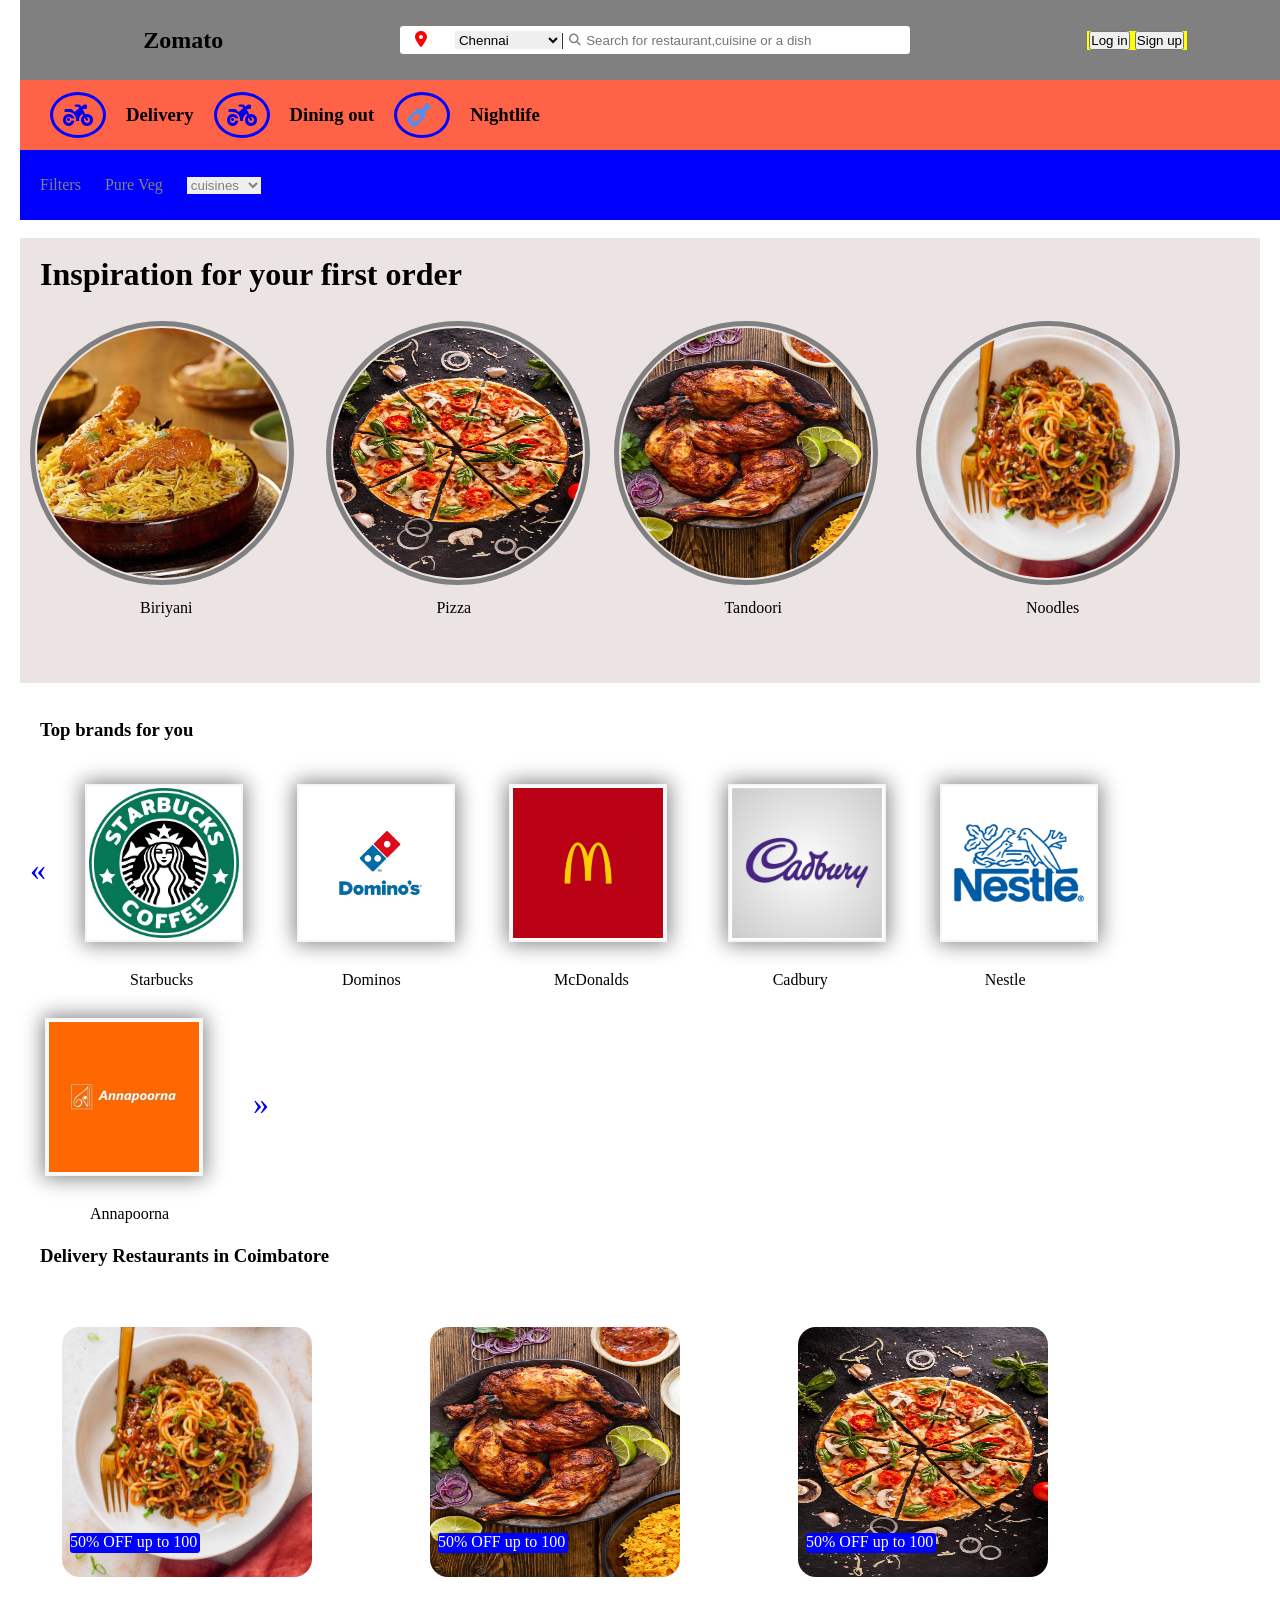
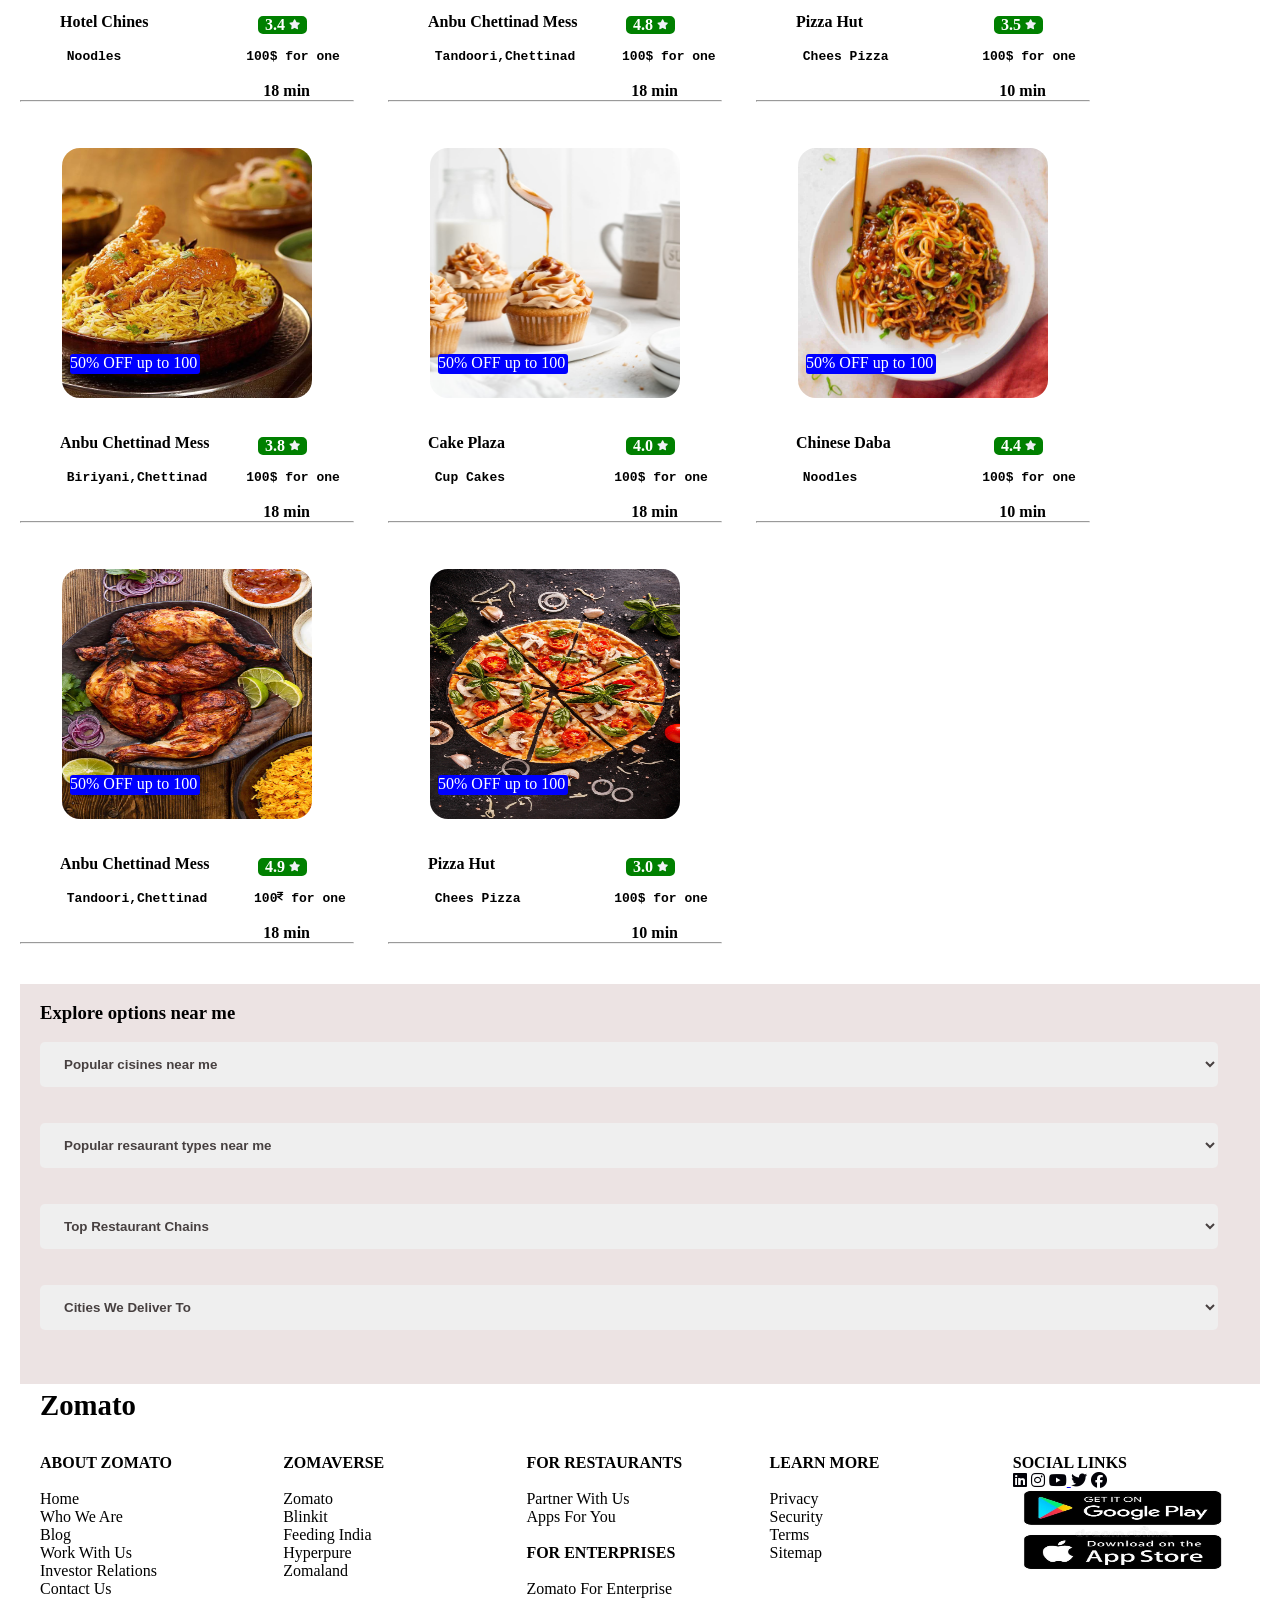
==== Zomato.html @ 8da0fcb2 "first commit old project adding semantics tags in it" ====
<!DOCTYPE html>
<html lang="en">
<head>
    <meta charset="UTF-8">
    <meta name="viewport" content="width=device-width, initial-scale=1.0">
    <title>Zomato replica</title>
    <link rel="stylesheet" href="https://cdnjs.cloudflare.com/ajax/libs/font-awesome/6.4.0/css/all.min.css" integrity="sha512-iecdLmaskl7CVkqkXNQ/ZH/XLlvWZOJyj7Yy7tcenmpD1ypASozpmT/E0iPtmFIB46ZmdtAc9eNBvH0H/ZpiBw==" crossorigin="anonymous" referrerpolicy="no-referrer"/>
    <link rel="stylesheet" href="/zomato.css">
    <link rel="icon" href="/zoto/Manchurian Noodles.jpg">    
</head>

<body>
   <div class="mainclass">
   <header>
    <h2>Zomato</h2>
    <form>
         <label for="Place"></label>
         <i class="fa-solid fa-location-dot" id="location"></i>
         <select name="Place" id="Place" >
            <option value="Place">Chennai</option>
            <option value="Place">Coimbatore</option>
            <option value="Place">Madurai</option>
            <option value="Place">Salam</option>
            <option value="Place">Tirchy</option>
            <option value="Place">Thoothukkudi</option>
            <option value="Place">Tirunelveli</option>
         </select>
         <span>|</span>
         <label for="search"></label>
         <a href="#">
            <i class="fa-solid fa-magnifying-glass fa-xs" style="--fa-primary-color: #ff0000; --fa-secondary-color: #ff0000;"></i>
         </a>
         <input type="search" placeholder="Search for restaurant,cuisine or a dish" id="search">
    </form>
    <aside>
      <a href="/zlogin.html"><input type="button" value="Log in" id="lin"></a>
      <a href="/zsignup.html"><input type="button" value="Sign up" id="su"></a>
    </aside>
      
   </header>   
    <nav>
       <section>
         <a href="#"><i class="fa-solid fa-motorcycle fa-xl ji" style="--fa-primary-color: #f70202; --fa-secondary-color: #f90b0b;"></i></a>
        <h3>Delivery</h3> 
       </section>
       <section>
         <a href="#"><i class="fa-solid fa-motorcycle fa-xl ji" style="--fa-primary-color: #f70202; --fa-secondary-color: #f90b0b;"></i></a>
         <h3>Dining out</h3>
       </section>
       <section>
         <a href="#"><i class="fa-solid fa-wine-bottle fa-xl ji" style="color: #578dea;"></i></a>
      <h3>Nightlife</h3>
       </section>
    </nav>
    <nav class="secnav">
         <ul>
            <li><a href="#">Filters</a></li>
            <li><a href="#">Pure Veg</a></li>
            <li>
               <a href="#">
                  <select name="seat" id="seat">
                     <option value="seat">cuisines</option>
                     <option value="seat">Tables</option>
                  </select>
               </a>
            </li>
         </ul>
      </nav><br>
      <div class="pt"><br>
         <h1>Inspiration for your first order</h1><br>
         <div class="fi 1"><img src="/zoto/f9c48017-3ff6-498a-a31a-385b16ae2ca0.jpg" alt="Biriyani"><p>Biriyani</p></div>
         <div class="fi 2"><img src="/zoto/bc019a1b-fa7f-43f4-a7d5-d18d94a72014.jpg" alt="Pizza"><p>Pizza</p></div>
         <div class="fi 3"><img src="/zoto/Easy Tandoori Chicken Recipe.jpg" alt="Tandoori"><p>Tandoori</p></div>
         <div class="fi 4"><img src="/zoto/Manchurian Noodles.jpg" alt="Noodles"><p>Noodles</p></div>
         
      <a href=""><p>See More</p></a>
      </div>
      <div class="mpt">
         
         <br><br><h3>Top brands for you</h3><br> <a href="#">&laquo</a>
         <div class="mptc c1"><img src="/zomo/Starbucks.png" alt="star" ><p>Starbucks</p></div>
         <div class="mptc c2"><img src="/zomo/Graphic Designer Replaces Wordmarks In Famous Logos With The Fonts They Use.jpg" alt="dominos"><p>Dominos</p></div>
         <div class="mptc c3"><img src="/zomo/McDonald's.jpg" alt="md"><p>McDonalds</p></div>
         <div class="mptc c4"><img src="/zomo/Home _ svgbomb_com.png" alt="Cad"><p>Cadbury</p></div>       
         <div class="mptc c5"><img src="/zomo/Nestle Food vector logo free download.png" alt="nest"><p>Nestle</p></div>      
         <div class="mptc c6"><img src="/zomo/Annapoorna Group.jpg" alt=""><p>Annapoorna</p></div> 
          <a href="#">&raquo</a>
      </div>
    
      <div class="drc">

         <br><h3>Delivery Restaurants in Coimbatore</h3><br>
            <div class="drc1 dr">
            <img src="/zoto/Manchurian Noodles.jpg" alt="">
            <p class="bb">50% OFF up to 100</p>
            <p class="bp">Hotel Chines            <span class="ic">3.4 <i class="fa-solid fa-star fa-2xs" style="color: #eff1f5;"></i></span>
            </p>
            <br>

            <p><pre>      Noodles                100$ for one</pre></p><br>
            
            <p class="bm">18 min</p>

            <hr>
         </div>
               
         <div class="drc2 dr"><img src="/zoto/Easy Tandoori Chicken Recipe.jpg" alt="">
            <p class="bb">50% OFF up to 100</p>
            <p class="bp">Anbu Chettinad Mess<span class="ic">4.8 <i class="fa-solid fa-star fa-2xs" style="color: #eff1f5;"></i></span></p>
            <br>

            <p><pre>      Tandoori,Chettinad      100$ for one</pre></p><br>
          
            <p class="bm">18 min</p>
            <hr></div>
         <div class="drc3 dr"><img src="/zoto/bc019a1b-fa7f-43f4-a7d5-d18d94a72014.jpg" alt="">
            <p class="bb">50% OFF up to 100</p>
            <p class="bp">Pizza Hut <span class="ic">3.5 <i class="fa-solid fa-star fa-2xs" style="color: #eff1f5;"></i></span></p>
            <br>

            <p><pre>      Chees Pizza            100$ for one</pre></p><br>
          
            <p class="bm">10 min</p>
            <hr></div>
         <div class="drc4 dr"><img src="/zoto/f9c48017-3ff6-498a-a31a-385b16ae2ca0.jpg" alt="">
            <p class="bb">50% OFF up to 100</p>
            <p class="bp">Anbu Chettinad Mess<span class="ic">3.8 <i class="fa-solid fa-star fa-2xs" style="color: #eff1f5;"></i></span></p>
            <br>

            <p><pre>      Biriyani,Chettinad     100$ for one</pre></p><br>
          
            <p class="bm">18 min</p>
            <hr></div>
         
         <div class="drc5 dr"><img src="/zoto/Earl Grey Cupcakes with Salted Caramel Buttercream - Food Duchess.jpg" alt="">
            <p class="bb">50% OFF up to 100</p>
            <p class="bp">Cake Plaza<span class="ic">4.0 <i class="fa-solid fa-star fa-2xs" style="color: #eff1f5;"></i></span></p> <br>

            <p><pre>      Cup Cakes              100$ for one</pre></p><br>
          
            <p class="bm">18 min</p>
            <hr></div>
            <div class="drc6 dr"><img src="/zoto/Manchurian Noodles.jpg" alt="">
               <p class="bb">50% OFF up to 100</p>
              
               <p class="bp">Chinese Daba<span class="ic">4.4 <i class="fa-solid fa-star fa-2xs" style="color: #eff1f5;"></i></span></p>
               <br>
   
               <p ><pre>      Noodles                100$ for one</pre></p><br>
             
               <p class="bm">10 min</p>
               <hr>
            </div>
            <div class="drc7 dr"><img src="/zoto/Easy Tandoori Chicken Recipe.jpg" alt="">
               <p class="bb">50% OFF up to 100</p>
               <p class="bp">Anbu Chettinad Mess<span class="ic">4.9 <i class="fa-solid fa-star fa-2xs" style="color: #eff1f5;"></i></span></p>
               <br>
   
               <p><pre>      Tandoori,Chettinad      100<i class="fa-solid fa-indian-rupee-sign fa-2xs" style="color: #000000;"></i> for one</pre></p><br>
             
               <p class="bm">18 min</p>
               <hr></div>
            <div class="drc8 dr"><img src="/zoto/bc019a1b-fa7f-43f4-a7d5-d18d94a72014.jpg" alt="">
               <p class="bb">50% OFF up to 100</p>
               <p class="bp">Pizza Hut<span class="ic">3.0 <i class="fa-solid fa-star fa-2xs" style="color: #eff1f5;"></i></span></p>
               <br>
   
               <p><pre>      Chees Pizza            100$ for one</pre></p><br>
             
               <p class="bm">10 min</p>
               <hr></div>
         </div><br><br>
         <div class="eon"><br>
            <h3>Explore options near me</h3><br>
           
            <select name="explore" id="explore">
               <option value="explore">Popular cisines near me</option>
            </select><br><br><br>
            <select name="explore" id="explore">
               <option value="explore"><i class="fa-solid fa-globe"></i>Popular resaurant types near me</option>
            </select><br><br><br>
            <select name="explore" id="explore">
               <option value="explore">Top Restaurant Chains</option>
            </select><br><br><br>
            <select name="explore" id="explore">
               <option value="explore">Cities We Deliver To</option></select>
         </div>
         
         <div class="footer">
            <div class="fhead">
         <h2>Zomato</h2>
        
      
            <select name="country" id="country">
            <option value="country">India</option></select>
            
            <select name="lang" id="lang"><option value="lang">English</option>
            </select></div>
         </div>

            <div class="s s1"><h4>ABOUT ZOMATO </h4>
               <br><p>Home</p>
            <p>Who We Are</p><p>Blog</p><p>Work With Us</p><p>Investor Relations</p><p>Contact Us</p>
            </div>
            <div class="s s2"><h4>ZOMAVERSE</h4><br>
            <p>Zomato</p>
            <p>Blinkit</p>
            <p>Feeding India</p>
            <p>Hyperpure</p><p>Zomaland</p></div>
            <div class="s s3" padding="5px"><h4>FOR RESTAURANTS</h4><br><p>Partner With Us</p><p>Apps For You</p><br>
            <h4>FOR ENTERPRISES</h4><br><p>Zomato For Enterprise</p></div>

        
          <div class="s s4"><h4>LEARN MORE</h4><br><p>Privacy</p><p>Security</p><p>Terms</p><p>Sitemap</p></div>
          <div class="s s5"><h4>SOCIAL LINKS</h4>
            <a href="https://web.linkedin.com/"><i class="fa-brands fa-linkedin"style="color: rgb(2, 2, 8); "></i></a>
            <a href="https://instagram.com/"> <i class="fa-brands fa-instagram" style="color:rgb(2, 2, 8) ;"></i></a>
            
            <a href="https://web.youtube.com/"><i class="fa-brands fa-youtube" style="color: rgb(2, 2, 8);"></i> </a>
            
            <a href="https://www.twitter.com/"><i class="fa-brands fa-twitter" style="color:rgb(2, 2, 8);"></i></a>
            <a href="https://www.facebook.com/"><i class="fa-brands fa-facebook" style="color: rgb(2, 2, 8); "></i></a>
            <img src="/zomo/Google Play App Store Icons Editorial Image - Illustration of global, game_ 159029210.jpg" alt="" height="80px" width="200"></pre>
         
        </div>

      </div>

</body>
</html>
---- zomato.css ----
*{
    padding: 0;
    margin: 0;
    /* box-sizing:  border-box; */
    /* display: inline-block; */

    }
    body{
      margin: 0;
      padding: 0px 20px;
    }
    header{
      height: 50px;
      width: 100%;
      padding: 15px;
      background-color: gray;
      display: flex;
      justify-content: space-around;
      align-items: center;
    }
    form{
      padding: 5px;
      background-color: white;
      width: 500px;
      display: flex;
      border-radius: 3px;
    }
   
    form>#location{
      width: 40px;
      border: none;
      outline: none;
      padding-left: 10px;
      color: red;
    }
    select{
      border: none;
      outline: none;
      padding-right: 5px
   }
    form>#search{
      width: 300px;
      border: none;
      outline: none;
    }
    form>a>i{
      font-size: 20px;
      padding: 5px;
      color: gray;
    }
    aside{
      width: 100px;
      display: flex;
      justify-content: space-around;
      align-items: center;
      background-color: yellow;
      /* border: 2px solid red; */
    }
    nav{
      height: 50px;
      width: 100%;
      /* border: 2px solid red; */
      padding: 10px;
      background-color: tomato;
      display: flex;
      justify-content: flex-start;
      align-items: center;
    }
    nav>section{
      margin-left: 20px;
      display: flex;
      justify-content: space-around;
      align-items: center;
    }
    .secnav{
      height: 50px;
      width: 100%;
      /* border: 2px solid red; */
      padding: 10px;
      background-color: blue;
      display: flex;
      justify-content: flex-start;
      align-items: center;
    }
     .mainclass{
        height: 80px;
        width: 100%;
        /* border: 2px solid red; */
        
     }
     .i1{
        /* border: 2px solid blue; */
        height: 50px;
        width: 520px;
        display: flex;
        justify-content: space-around;
        align-items: center;
        border-radius: 10px;
        background-color: white;
     }
    
    .i1:hover{
      box-shadow: 0px 0px 10px 2px gray;
     }
     .i1>#Place{
        width:230px;
        height: 35px;
        margin-left: 10px;
        /* padding-left: 10px; */
        border: none;
        padding-left:0px;
     }
     .i1>#s{
        width:270px;
        height: 35px;
        margin-left: 10px;
        border: none;
     }
     
     .i2>a>#lin{
        width:280px;
        height: 35px;
        margin-left: 10px;
        border: none;
        background: none;
        border-radius: 10px;
        padding-left:0px;
     }
     .i2>a>#su{
        width:280px;
        height: 35px;
        margin-left: 10px;
        border: none;
        background: none;
        border-radius: 10px;
        /* float: rig; */
     }
     /* .mainclass>.i2>a{
      text-decoration: none;
      margin: 120px;
     } */
     .i2>a>#lin:hover{
      box-shadow: 0px 0px 20px 2px gray;
     }
     .i2>a>#su:hover{
      box-shadow: 0px 0px 20px 2px gray;
     }
     
     li{
        display: inline-block;
        margin: 10px;  
     }
     ul>li>a{
        text-decoration: none;
        list-style-type: none;
        color:gray;
        /* display: inline-flex; */
        display: inline;
     }
    
     
     .j:hover{
      /* box-shadow: 0px 0px 20px 2px gray; */
      border-bottom: 3px solid red;
      border-radius: 2px;
     }
     .ji{ 
      line-height: 40px; width: 40px;
      border:3px solid blue;
      padding-left:10px ;
      border-radius: 50%;
     } 
     .sug>ul>li{
      border: 2px solid gray;
      border-radius: 7px;
      margin: 4px; padding: 4px;
     }
     #seat{
      border: none;
      color: gray;
     }
     li:hover{
      box-shadow: 0px 0px 10px 2px gray;
     }
     .pt{
         /* height: 410px; */
         /* height: 800%; */
         height: fit-content;
         width: 100%;
         background-color: rgb(236, 227, 227);
         display: inline-block;  /*this modification done on 22/09/23*/
     }
     .pt>a{
      visibility: hidden;
      margin: 10px;

     }
     /* .pt:hover{
       height: 450px;
       height: 950%; 
     } */
     .pt:hover.pt>a{
      text-align: center;
      text-decoration: none;
      color: rgb(48, 46, 46);
      height: 35px;width: 100%;
      visibility: visible;
     }
     .fi{
      display: inline-block;
      margin-bottom: 30px;
     }
     .fi>img{
       height: 250px; width: 250px;
       margin: 10px; padding: 2px;
       border: 5px solid gray;
       border-radius:250px;
     }
     .fi>p{
      margin: 0px 120px;
     }
     .fi>img:hover{
      transform: scale(1.1);
       border: 5px solid red;
      /* height: 300px; width: 300px;
       margin: 10px; padding: 2px;
       border: 5px solid red;
       border-radius:350px ; */
     }

     td{
      text-align: center;
     }
     h1,h2,h3{
      margin-left: 20px;
     }
     /* .mpt{
      display: flex;
      flex-wrap:nowrap ;
      justify-content: space-evenly;
   } */
     .mptc{
      display: inline-block;
   }
     /* .mptc{
      display: grid;
      /* grid-row: auto; 
      grid-auto-flow: row;
   } */
     .mptc>img{
       height: 150px; width: 150px;
       margin-left: 20px;
       margin: 25px; padding: 2px;
       border: 2px solid whitesmoke;
       box-shadow: 0px 0px 20px 2px gray;   
     }
     .mptc>p{
      margin: 0px 70px;
     }
     .mpt>a{
      position: relative;
      top: -105px; 
       margin: 5px; padding: 5px;
       /* border: 2px solid red; */
       border-radius: 45%;
       text-decoration: none;
       font-size: xx-large;
       /* box-shadow: 0px 0px 20px 2px gray; */
     }
      .dr{
        /* background-color: aqua; */
        display: inline-block;
        margin-right: 30px;
          /* display:inline-flex;
       justify-content: space-around; */
     }
     .dr>img{
      height: 250px; width: 250px;       
      margin: 40px;  padding: 2px;
      border-radius :20px;  margin-bottom: 10px;
     }
      /* .drc1>.bm>p{
      height: 20px; width: 250px;   
     } */

     /*.drc1>img{                      //for all .drc1 to 8 specifications are same//
        height: 250px; width: 250px;       
       margin: 40px;  padding: 2px;
       margin-bottom: 10px;
       border-radius :20px;
     }*/
        
     .bb{
         position: relative;
         bottom:60px; left:50px;
         border-radius: 3px;
         height: 20px;width: 130px;
         background-color: blue;
         color:white;
     }
     /* .bc{
         position: relative;
         bottom:60px; left:50px;  
         border-radius: 3px;
         height: 20px;width: 130px;
         background-color:blue;
         color:white;
     }
     .bd{
      position: relative;
         bottom:60px; left:50px;
         border-radius: 3px;
         height: 20px;width: 130px;
         background-color: blue;
         color:white;
     }
     .bh{
      position: relative;
         bottom:60px; left:50px;
         border-radius: 3px;
         height: 20px;width: 130px;
         background-color: blue;
         color:white;
     }
     .be{
        position: relative;
         bottom:60px; left:50px;
         border-radius: 3px;
         height: 20px;width: 130px;
         background-color: blue;
         color:white;
     }
     .bf{
      position: relative;
         bottom:60px; left:50px; 
         border-radius: 3px;
      height: 20px;width: 130px;
         background-color:blue;
         color:white;
     }
     .bx{
         position: relative;
         bottom:60px; left:50px;
         border-radius: 3px;
         height: 20px;width: 130px;
         background-color: blue;
         color:white;
     }
     .bz{
      position: relative;
         bottom:60px; left:50px;
         border-radius: 3px;
         height: 20px;width: 130px;
         background-color: blue; 
         color:white; 
     }    */
     pre{
      font-weight: bold;      
     }    
     .bp{
      font-weight: bold;
      width: 250px;
      margin-left: 40px;
     }
     .bm{
      font-weight: bold;
      text-align: right;
      margin-left: 40px;
      width: 250px;
     }
     .ic{
      border: 3px solid;
      background-color: green;
      border-radius: 8px;
      padding: 0px 7px;
      color: white;
      font-size: medium;
     }
     .bp>span{
      float: right;
     }
   
    #s{
      outline: none;
      padding-left: 20px;
      padding-right: 10px;
    }
    .eon{
      background-color:  rgb(236, 227, 227);
      height: 400px;
      width: 100%;
    }
     .eon>#explore{
      /* width:1400px; */
        width: 95%;
        height: 45px;
        margin-left: 20px;
        border: none;
        border-radius: 5px;
        padding-left:20px;
        font-weight: bolder;
        color: #474040;
      
     }
   
    .s{
         height: 150px;
         width: 18%;
         float: left;
         margin-top: 20px;
         margin-left: 20px;
      }
    .s>i{
            font-size: 55px;
            padding-right: 25px;
        }
  
   .s>img{
      margin-left: 9px;
   }

   .fhead{
      display:flex;
   }
   .fhead>h2{
      margin-top: 5px;
   }
  
 
   .footer>.fhead{
      position: relative;
      height: 50px;
      width: 100%;
      font-size: larger;
      /* background-color: yellowgreen; */

   }
   /* .footer>.fhead>h2{
      width:70px;height:50px;
   } */
   /* .lgg{display: inline-block;} */
   .fhead>.button{
      position: absolute;top:0;right:5px;
      width:250px;height: 40px;float: right;
      line-height:50px ;
   }
   .fhead>.button>.lg{
      display: inline-block;
   }
   .lg-2,.lg-1{
      border-radius: 5px;
      margin: 9px; width:75px;
      border: 2px solid black;
   }
  


   #country,#lang{
     border-radius: 5px;
     /* height: 50px; */
     /* margin-left: 10px; */
     padding-left:10px; 
     /* border: none;
     background: none; */
     height: 25px;
     margin: 13px;
     /* float: right; */

    /* float:inline-end;  */
   }
   #country{
      margin-left: 1180px;
   }
   
   /* .fhead>.lg-1{
     height: 25px;
     margin: 3px;
    margin-left: 1100px;
   }  */

 
   /* .s1,.s2,.s3,.s4,.s5{
      flex: 20%;
   }
   @media screen and (max-width:400px){
      .eon,.fhead,.mptc{
          flex-direction: column;
          }
    } */
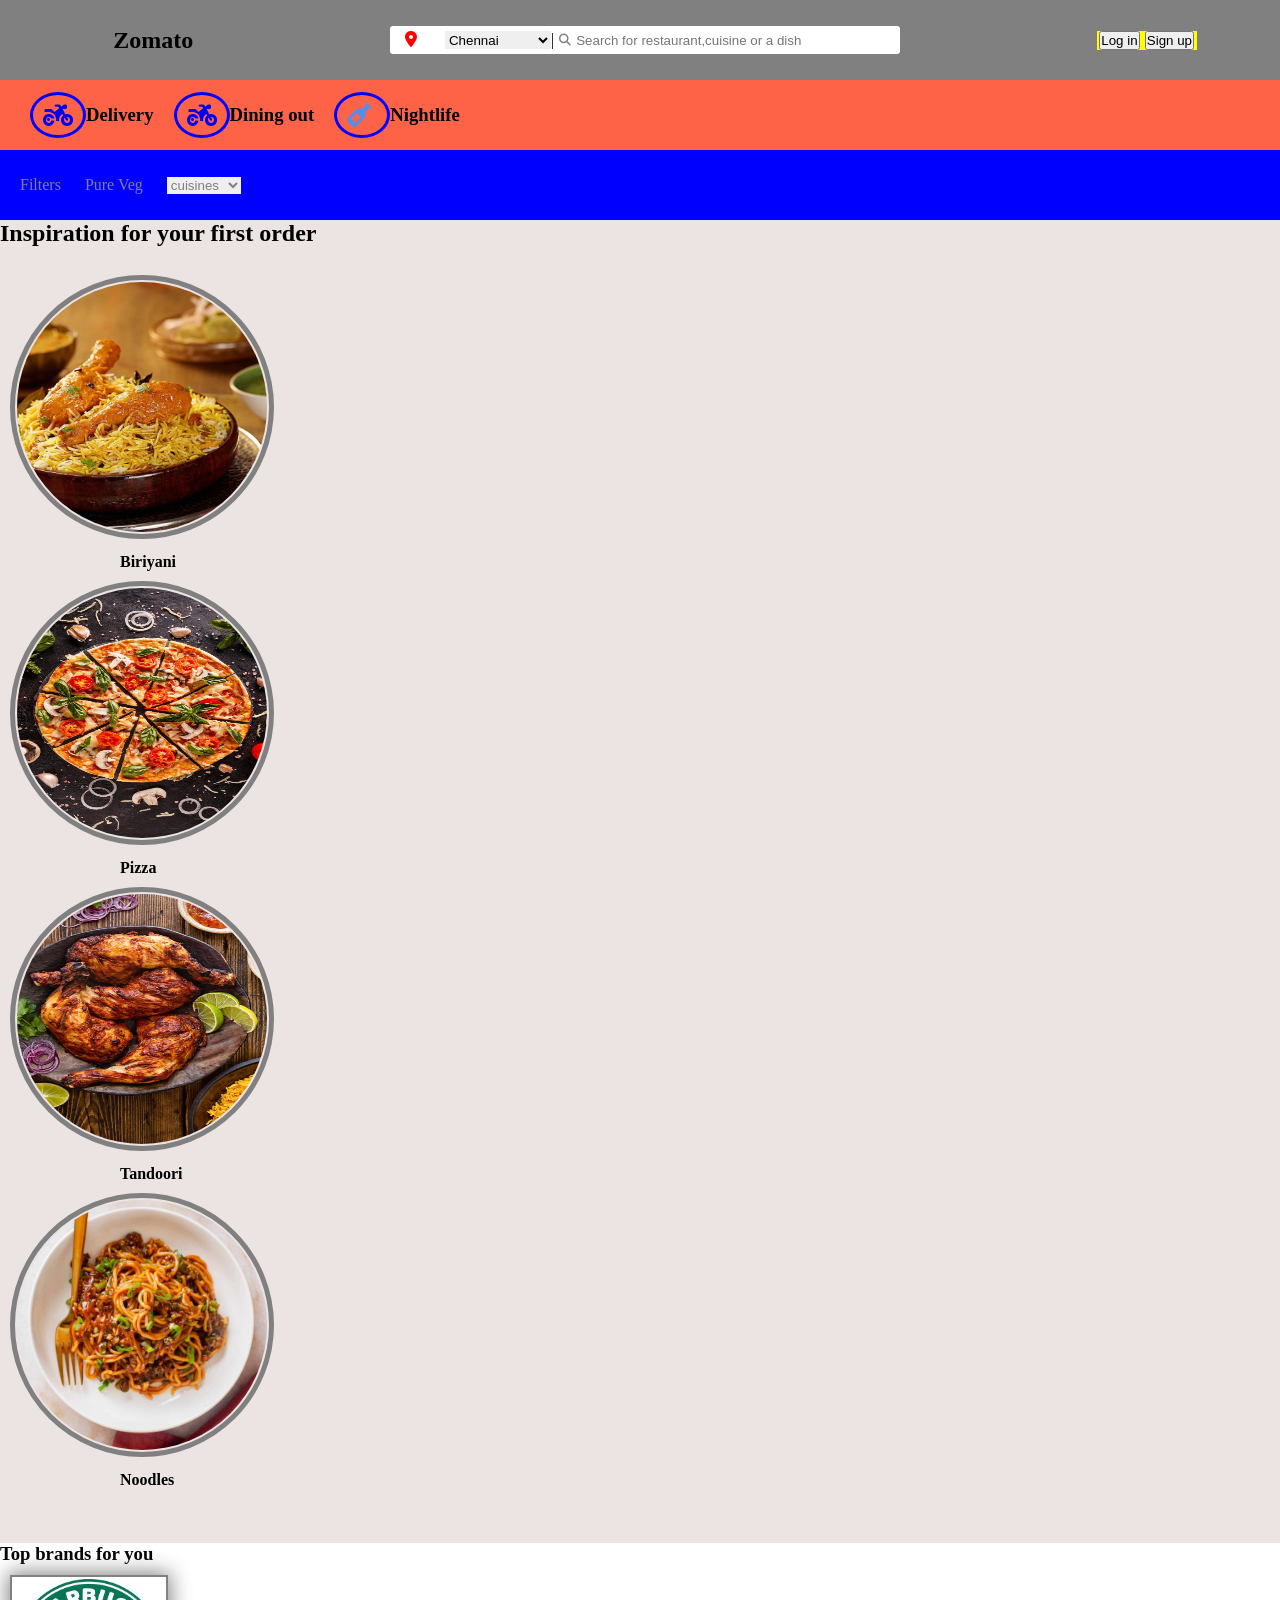
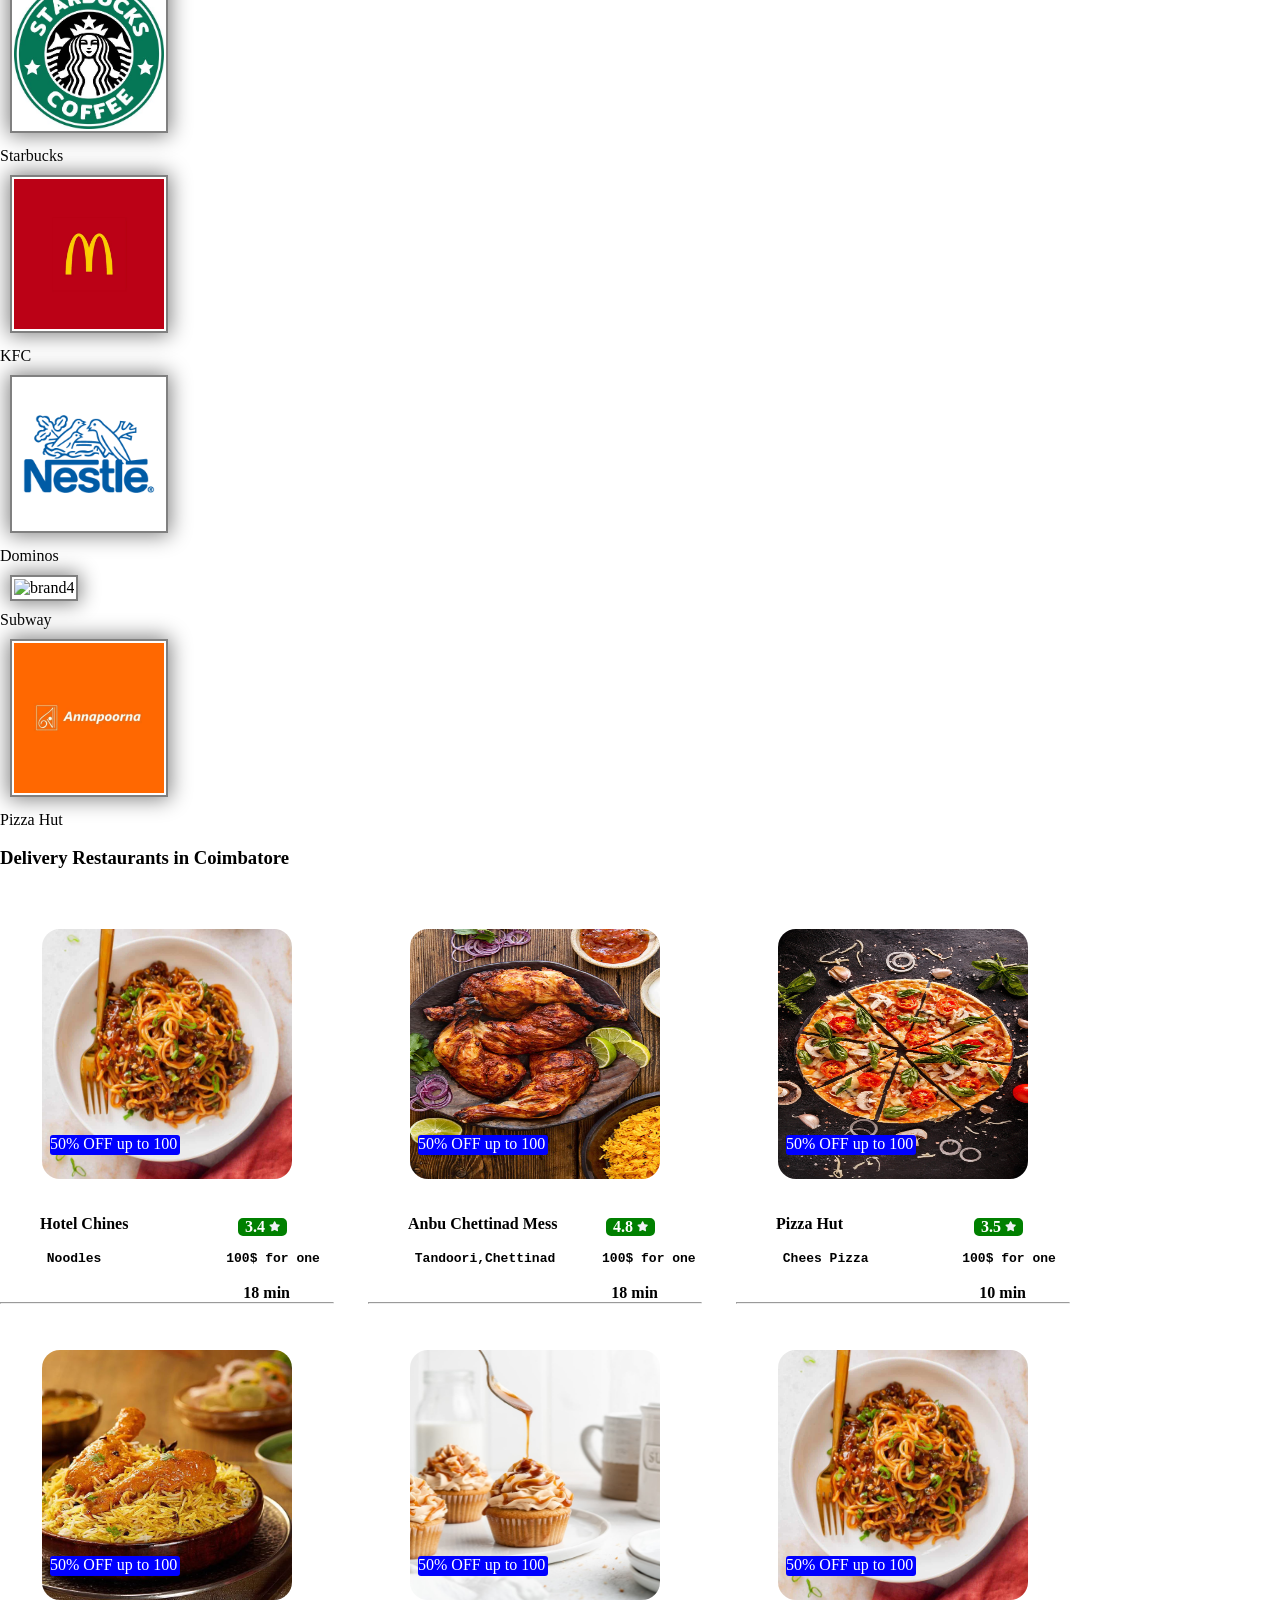
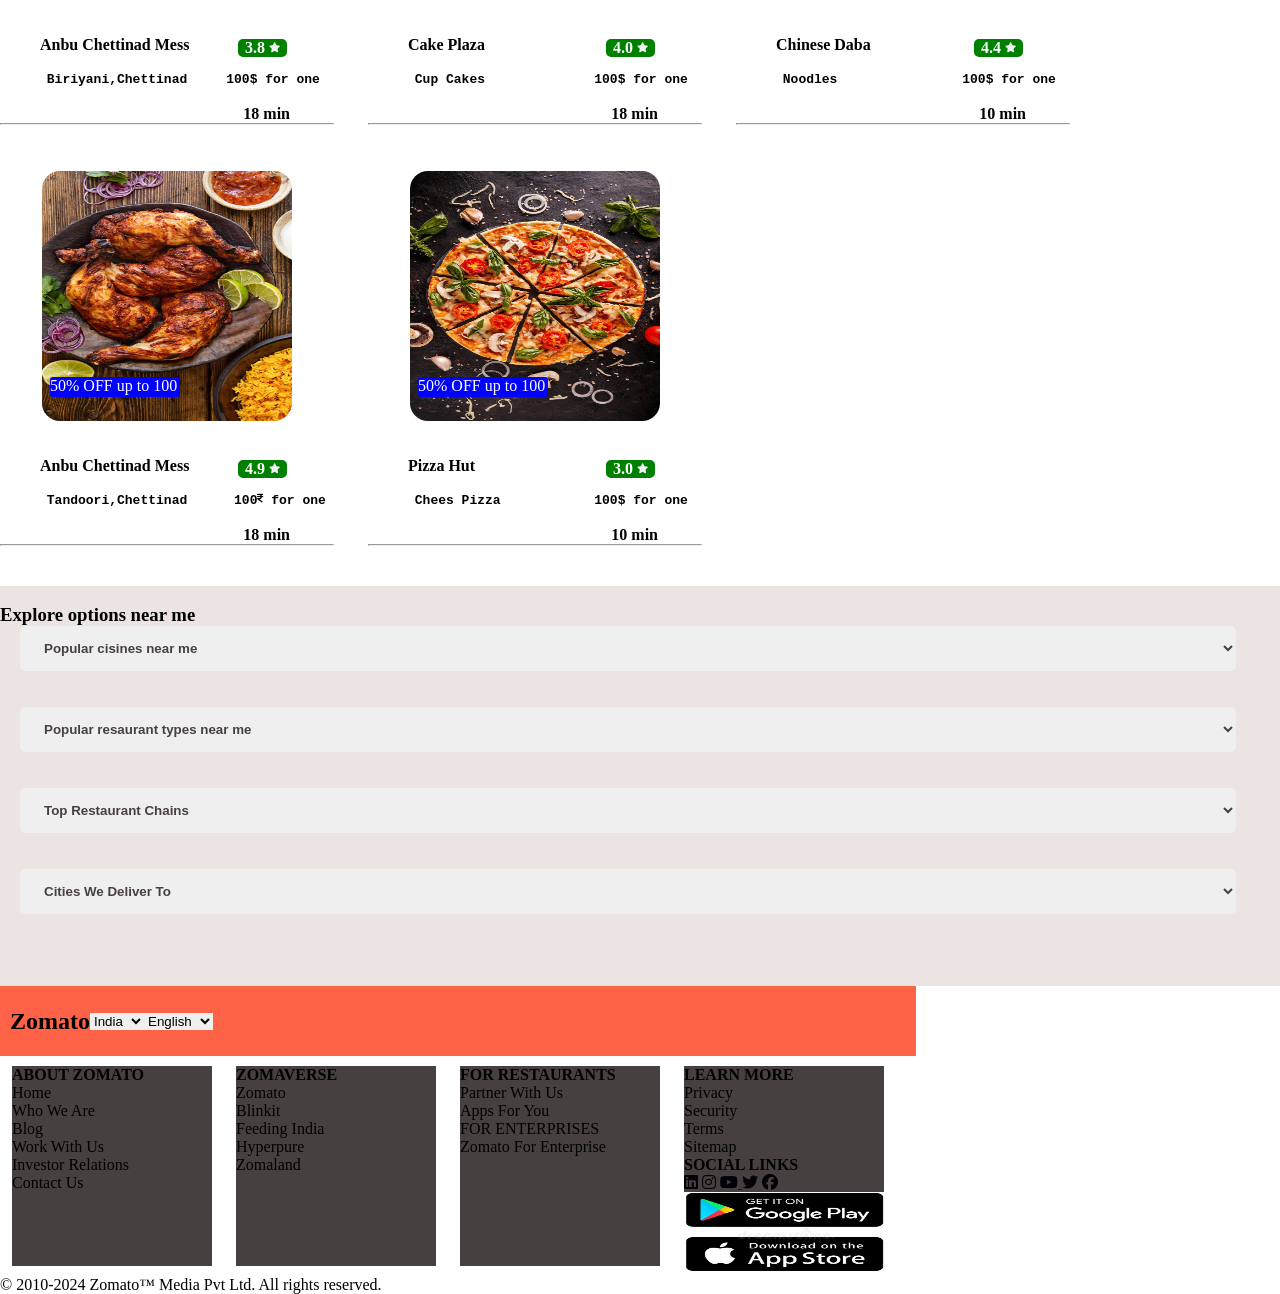
==== commit fdefd1ad: "Modified many lines" ====
--- a/Zomato.html
+++ b/Zomato.html
@@ -33,10 +33,9 @@
          <input type="search" placeholder="Search for restaurant,cuisine or a dish" id="search">
     </form>
     <aside>
-      <a href="/zlogin.html"><input type="button" value="Log in" id="lin"></a>
-      <a href="/zsignup.html"><input type="button" value="Sign up" id="su"></a>
+      <a href="/zlogin.html"><input type="button" value="Log in"></a>
+      <a href="/zsignup.html"><input type="button" value="Sign up"></a>
     </aside>
-      
    </header>   
     <nav>
        <section>
@@ -65,28 +64,66 @@
                </a>
             </li>
          </ul>
-      </nav><br>
-      <div class="pt"><br>
+      </nav>
+      <section class="menu-carousel">
          <h1>Inspiration for your first order</h1><br>
-         <div class="fi 1"><img src="/zoto/f9c48017-3ff6-498a-a31a-385b16ae2ca0.jpg" alt="Biriyani"><p>Biriyani</p></div>
-         <div class="fi 2"><img src="/zoto/bc019a1b-fa7f-43f4-a7d5-d18d94a72014.jpg" alt="Pizza"><p>Pizza</p></div>
-         <div class="fi 3"><img src="/zoto/Easy Tandoori Chicken Recipe.jpg" alt="Tandoori"><p>Tandoori</p></div>
-         <div class="fi 4"><img src="/zoto/Manchurian Noodles.jpg" alt="Noodles"><p>Noodles</p></div>
-         
+         <article>
+            <figure>
+               <img src="/zoto/f9c48017-3ff6-498a-a31a-385b16ae2ca0.jpg" alt="Biriyani">
+               <figcaption>Biriyani</figcaption>
+         </article>
+         <article>
+            <figure>
+               <img src="/zoto/bc019a1b-fa7f-43f4-a7d5-d18d94a72014.jpg" alt="Pizza">
+               <figcaption>Pizza</figcaption>
+            </figure> 
+         </article>
+         <article>
+            <figure>
+               <img src="/zoto/Easy Tandoori Chicken Recipe.jpg" alt="Tandoori">
+               <figcaption>Tandoori</figcaption>
+            </figure>
+         </article>
+         <article>  
+            <figure>
+               <img src="/zoto/Manchurian Noodles.jpg" alt="Noodles">
+               <figcaption>Noodles</figcaption>
+            </figure>
+         </article>            
       <a href=""><p>See More</p></a>
-      </div>
-      <div class="mpt">
-         
-         <br><br><h3>Top brands for you</h3><br> <a href="#">&laquo</a>
-         <div class="mptc c1"><img src="/zomo/Starbucks.png" alt="star" ><p>Starbucks</p></div>
-         <div class="mptc c2"><img src="/zomo/Graphic Designer Replaces Wordmarks In Famous Logos With The Fonts They Use.jpg" alt="dominos"><p>Dominos</p></div>
-         <div class="mptc c3"><img src="/zomo/McDonald's.jpg" alt="md"><p>McDonalds</p></div>
-         <div class="mptc c4"><img src="/zomo/Home _ svgbomb_com.png" alt="Cad"><p>Cadbury</p></div>       
-         <div class="mptc c5"><img src="/zomo/Nestle Food vector logo free download.png" alt="nest"><p>Nestle</p></div>      
-         <div class="mptc c6"><img src="/zomo/Annapoorna Group.jpg" alt=""><p>Annapoorna</p></div> 
-          <a href="#">&raquo</a>
-      </div>
-    
+      </section>
+      <section class="brand-carousel">
+         <h3>Top brands for you</h3>
+         <article>
+            <figure>
+               <img src="/zomo/Starbucks.png" alt="brand1">
+               <figcaption>Starbucks</figcaption>
+            </figure>
+         </article>
+         <article>
+            <figure>
+               <img src="/zomo/McDonald's.jpg" alt="brand2">
+               <figcaption>KFC</figcaption>
+            </figure>
+         </article>
+         <article>
+            <figure>
+               <img src="/zomo/Nestle Food vector logo free download.png" alt="brand3">
+               <figcaption>Dominos</figcaption>
+            </figure>
+         </article>
+         <article>
+            <figure>
+               <img src="/zomo/#logo #kfc #fries #brand #aesthetic #red #trend #freetoedit.png" alt="brand4">
+               <figcaption>Subway</figcaption>
+            </figure>
+         </article>
+         <article>
+            <figure>
+               <img src="/zomo/Annapoorna Group.jpg" alt="brand5">
+               <figcaption>Pizza Hut</figcaption>
+            </figure>
+         </article>
       <div class="drc">
 
          <br><h3>Delivery Restaurants in Coimbatore</h3><br>
@@ -170,9 +207,8 @@
                <p class="bm">10 min</p>
                <hr></div>
          </div><br><br>
-         <div class="eon"><br>
-            <h3>Explore options near me</h3><br>
-           
+         <section class="eon"><br>
+            <h3>Explore options near me</h3>
             <select name="explore" id="explore">
                <option value="explore">Popular cisines near me</option>
             </select><br><br><br>
@@ -184,47 +220,62 @@
             </select><br><br><br>
             <select name="explore" id="explore">
                <option value="explore">Cities We Deliver To</option></select>
-         </div>
-         
-         <div class="footer">
-            <div class="fhead">
-         <h2>Zomato</h2>
-        
-      
-            <select name="country" id="country">
-            <option value="country">India</option></select>
+         </section>
+         <footer>
+            <nav>
+               <h2>Zomato</h2>     
+               <select name="country">
+                  <option value="country">India</option>
+               </select>
+               <select name="lang">
+                  <option value="lang">English</option>
+               </select>
+            </nav>
+            <main>
+               <article>
+               <h4>ABOUT ZOMATO</h4>
+               <p>Home</p>
+               <p>Who We Are</p>
+               <p>Blog</p>
+               <p>Work With Us</p>
+               <p>Investor Relations</p>
+               <p>Contact Us</p>
+            </article>
+            <article>
+               <h4>ZOMAVERSE</h4>
+               <p>Zomato</p>
+               <p>Blinkit</p>
+               <p>Feeding India</p>
+               <p>Hyperpure</p>
+               <p>Zomaland</p>
+            </article>
+            <article>
+               <h4>FOR RESTAURANTS</h4>
+               <p>Partner With Us</p>
+               <p>Apps For You</p>
+               <p>FOR ENTERPRISES</p>
+               <p>Zomato For Enterprise</p>
+            </article>
+            <article>
+               <h4>LEARN MORE</h4>
+               <p>Privacy</p>
+               <p>Security</p>
+               <p>Terms</p><p>Sitemap</p>
+            <article>
+               <h4>SOCIAL LINKS</h4>
+               <section>
+                  <a href="https://web.linkedin.com/"><i class="fa-brands fa-linkedin"style="color: rgb(2, 2, 8); "></i></a>
+                  <a href="https://instagram.com/"> <i class="fa-brands fa-instagram" style="color:rgb(2, 2, 8) ;"></i></a>
+                  <a href="https://web.youtube.com/"><i class="fa-brands fa-youtube" style="color: rgb(2, 2, 8);"></i> </a>
+                  <a href="https://www.twitter.com/"><i class="fa-brands fa-twitter" style="color:rgb(2, 2, 8);"></i></a>
+                  <a href="https://www.facebook.com/"><i class="fa-brands fa-facebook" style="color: rgb(2, 2, 8); "></i></a>
+               </section>
+               <img src="/zomo/Google Play App Store Icons Editorial Image - Illustration of global, game_ 159029210.jpg" alt="" height="80px" width="200">
+            </article>
+            </main>
+            <p>© 2010-2024 Zomato™ Media Pvt Ltd. All rights reserved.</p>
             
-            <select name="lang" id="lang"><option value="lang">English</option>
-            </select></div>
-         </div>
-
-            <div class="s s1"><h4>ABOUT ZOMATO </h4>
-               <br><p>Home</p>
-            <p>Who We Are</p><p>Blog</p><p>Work With Us</p><p>Investor Relations</p><p>Contact Us</p>
-            </div>
-            <div class="s s2"><h4>ZOMAVERSE</h4><br>
-            <p>Zomato</p>
-            <p>Blinkit</p>
-            <p>Feeding India</p>
-            <p>Hyperpure</p><p>Zomaland</p></div>
-            <div class="s s3" padding="5px"><h4>FOR RESTAURANTS</h4><br><p>Partner With Us</p><p>Apps For You</p><br>
-            <h4>FOR ENTERPRISES</h4><br><p>Zomato For Enterprise</p></div>
-
-        
-          <div class="s s4"><h4>LEARN MORE</h4><br><p>Privacy</p><p>Security</p><p>Terms</p><p>Sitemap</p></div>
-          <div class="s s5"><h4>SOCIAL LINKS</h4>
-            <a href="https://web.linkedin.com/"><i class="fa-brands fa-linkedin"style="color: rgb(2, 2, 8); "></i></a>
-            <a href="https://instagram.com/"> <i class="fa-brands fa-instagram" style="color:rgb(2, 2, 8) ;"></i></a>
-            
-            <a href="https://web.youtube.com/"><i class="fa-brands fa-youtube" style="color: rgb(2, 2, 8);"></i> </a>
-            
-            <a href="https://www.twitter.com/"><i class="fa-brands fa-twitter" style="color:rgb(2, 2, 8);"></i></a>
-            <a href="https://www.facebook.com/"><i class="fa-brands fa-facebook" style="color: rgb(2, 2, 8); "></i></a>
-            <img src="/zomo/Google Play App Store Icons Editorial Image - Illustration of global, game_ 159029210.jpg" alt="" height="80px" width="200"></pre>
-         
-        </div>
-
+         </footer>
       </div>
-
 </body>
 </html>
--- a/zomato.css
+++ b/zomato.css
@@ -4,84 +4,126 @@
     /* box-sizing:  border-box; */
     /* display: inline-block; */
 
-    }
-    body{
-      margin: 0;
-      padding: 0px 20px;
-    }
-    header{
-      height: 50px;
-      width: 100%;
-      padding: 15px;
-      background-color: gray;
-      display: flex;
-      justify-content: space-around;
-      align-items: center;
-    }
-    form{
-      padding: 5px;
-      background-color: white;
-      width: 500px;
-      display: flex;
-      border-radius: 3px;
-    }
-   
-    form>#location{
-      width: 40px;
-      border: none;
-      outline: none;
-      padding-left: 10px;
-      color: red;
+   }
+   body{
+     margin: 0;
+     padding: 0;
+   }
+   header{
+     height: 50px;
+     width: 100%;
+     padding: 15px;
+     background-color: gray;
+     display: flex;
+     justify-content: space-around;
+     align-items: center;
+   }
+   form{
+     padding: 5px;
+     background-color: white;
+     width: 500px;
+     display: flex;
+     border-radius: 3px;
+    }
+   form>#location{
+     width: 40px;
+     border: none;
+     outline: none;
+     padding-left: 10px;
+     color: red;
     }
     select{
-      border: none;
-      outline: none;
-      padding-right: 5px
-   }
-    form>#search{
-      width: 300px;
-      border: none;
-      outline: none;
-    }
-    form>a>i{
-      font-size: 20px;
-      padding: 5px;
-      color: gray;
-    }
-    aside{
-      width: 100px;
-      display: flex;
-      justify-content: space-around;
-      align-items: center;
-      background-color: yellow;
+     border: none;
+     outline: none;
+     padding-right: 5px
+   }
+   form>#search{
+     width: 300px;
+     border: none;
+     outline: none;
+    }
+   form>a>i{
+     font-size: 20px;
+     padding: 5px;
+     color: gray;
+    }
+   aside{
+    width: 100px;
+    display: flex;
+    justify-content: space-around;
+    align-items: center;
+    background-color: yellow;
       /* border: 2px solid red; */
-    }
-    nav{
-      height: 50px;
-      width: 100%;
+   }
+   aside>a{
+     background-color: aqua;
+       
+        border: none;
+        background: none;
+        border-radius: 10px;
+        padding-left:0px;
+   }
+   nav{
+     height: 50px;
+     width: 100%;
       /* border: 2px solid red; */
-      padding: 10px;
-      background-color: tomato;
-      display: flex;
-      justify-content: flex-start;
-      align-items: center;
-    }
-    nav>section{
+     padding: 10px;
+     background-color: tomato;
+     display: flex;
+     justify-content: flex-start;
+     align-items: center;
+   }
+   nav>section{
       margin-left: 20px;
       display: flex;
       justify-content: space-around;
       align-items: center;
-    }
-    .secnav{
-      height: 50px;
-      width: 100%;
+   }
+   
+   .secnav{
+     width: 100%;
+     /* border: 2px solid red; */
+     padding: 10px;
+     background-color: blue;
+     display: flex;
+     justify-content: flex-start;
+     align-items: center;
+   }
+   .menu-carousel{
+      display: flex;
+      justify-content: center;
+      align-items: center;
+   }
+    .menu-carousel>article>figure>img{
+      /* display: flex;
+      justify-content: space-around;
+      align-items: center; */
       /* border: 2px solid red; */
-      padding: 10px;
-      background-color: blue;
-      display: flex;
-      justify-content: flex-start;
-      align-items: center;
-    }
+      height: 250px; width: 250px;
+      margin: 10px; padding: 2px;
+      border: 5px solid gray;
+      border-radius:250px;
+      background-color: rgb(236, 227, 227);
+   }
+   .menu-carousel>article>figure>img:hover{
+      transform: scale(1.1);
+      border: 5px solid red;
+   }
+   .menu-carousel>article>figure>figcaption{
+      font-weight: bold;
+      margin-left: 120px;
+   }
+   .brand-carousel>article>figure>img{
+     height: 150px; width: 150px;
+     margin: 10px; padding: 2px;
+     border: 2px solid gray;
+     box-shadow: 0px 0px 20px 2px gray;   
+   }
+   .brand-carousel>article>figcaption{
+      font-weight: bold;
+      margin-left: 120px;
+   }
+   
      .mainclass{
         height: 80px;
         width: 100%;
@@ -135,11 +177,7 @@
         border-radius: 10px;
         /* float: rig; */
      }
-     /* .mainclass>.i2>a{
-      text-decoration: none;
-      margin: 120px;
-     } */
-     .i2>a>#lin:hover{
+    .i2>a>#lin:hover{
       box-shadow: 0px 0px 20px 2px gray;
      }
      .i2>a>#su:hover{
@@ -182,7 +220,7 @@
      li:hover{
       box-shadow: 0px 0px 10px 2px gray;
      }
-     .pt{
+     .menu-carousel{
          /* height: 410px; */
          /* height: 800%; */
          height: fit-content;
@@ -190,58 +228,24 @@
          background-color: rgb(236, 227, 227);
          display: inline-block;  /*this modification done on 22/09/23*/
      }
-     .pt>a{
+     .menu-carousel>a{
       visibility: hidden;
       margin: 10px;
 
      }
-     /* .pt:hover{
-       height: 450px;
-       height: 950%; 
-     } */
-     .pt:hover.pt>a{
+     .menu-carousel.menu-carousel:hover.men>a{
       text-align: center;
       text-decoration: none;
-      color: rgb(48, 46, 46);
+      color: white;
       height: 35px;width: 100%;
       visibility: visible;
-     }
-     .fi{
-      display: inline-block;
-      margin-bottom: 30px;
-     }
-     .fi>img{
-       height: 250px; width: 250px;
-       margin: 10px; padding: 2px;
-       border: 5px solid gray;
-       border-radius:250px;
-     }
-     .fi>p{
-      margin: 0px 120px;
-     }
-     .fi>img:hover{
-      transform: scale(1.1);
-       border: 5px solid red;
-      /* height: 300px; width: 300px;
-       margin: 10px; padding: 2px;
-       border: 5px solid red;
-       border-radius:350px ; */
-     }
-
-     td{
-      text-align: center;
-     }
-     h1,h2,h3{
-      margin-left: 20px;
      }
      /* .mpt{
       display: flex;
       flex-wrap:nowrap ;
       justify-content: space-evenly;
    } */
-     .mptc{
-      display: inline-block;
-   }
+   
      /* .mptc{
       display: grid;
       /* grid-row: auto; 
@@ -402,76 +406,29 @@
         color: #474040;
       
      }
-   
-    .s{
-         height: 150px;
-         width: 18%;
-         float: left;
-         margin-top: 20px;
-         margin-left: 20px;
-      }
-    .s>i{
-            font-size: 55px;
-            padding-right: 25px;
-        }
-  
-   .s>img{
-      margin-left: 9px;
-   }
-
-   .fhead{
-      display:flex;
-   }
-   .fhead>h2{
-      margin-top: 5px;
-   }
-  
- 
-   .footer>.fhead{
-      position: relative;
-      height: 50px;
-      width: 100%;
-      font-size: larger;
-      /* background-color: yellowgreen; */
-
-   }
-   /* .footer>.fhead>h2{
-      width:70px;height:50px;
-   } */
-   /* .lgg{display: inline-block;} */
-   .fhead>.button{
-      position: absolute;top:0;right:5px;
-      width:250px;height: 40px;float: right;
-      line-height:50px ;
-   }
-   .fhead>.button>.lg{
-      display: inline-block;
-   }
-   .lg-2,.lg-1{
-      border-radius: 5px;
-      margin: 9px; width:75px;
-      border: 2px solid black;
-   }
-  
-
-
-   #country,#lang{
-     border-radius: 5px;
-     /* height: 50px; */
-     /* margin-left: 10px; */
-     padding-left:10px; 
-     /* border: none;
-     background: none; */
-     height: 25px;
-     margin: 13px;
-     /* float: right; */
-
-    /* float:inline-end;  */
-   }
-   #country{
-      margin-left: 1180px;
-   }
-   
+   footer{
+      height: 70px;
+      width: 70%;
+      /* border: 2px solid red; */
+     
+   }
+   footer>main{
+      display: flex;
+      justify-content: space-around;
+      align-items: center;
+   }
+   footer>main>article{
+      margin: 10px;
+      height: 200px;
+      width: 200px;
+      background-color: #474040;
+   }
+   footer>main>article>section{
+      margin: 10px;
+      color: white;
+   }
+
+
    /* .fhead>.lg-1{
      height: 25px;
      margin: 3px;
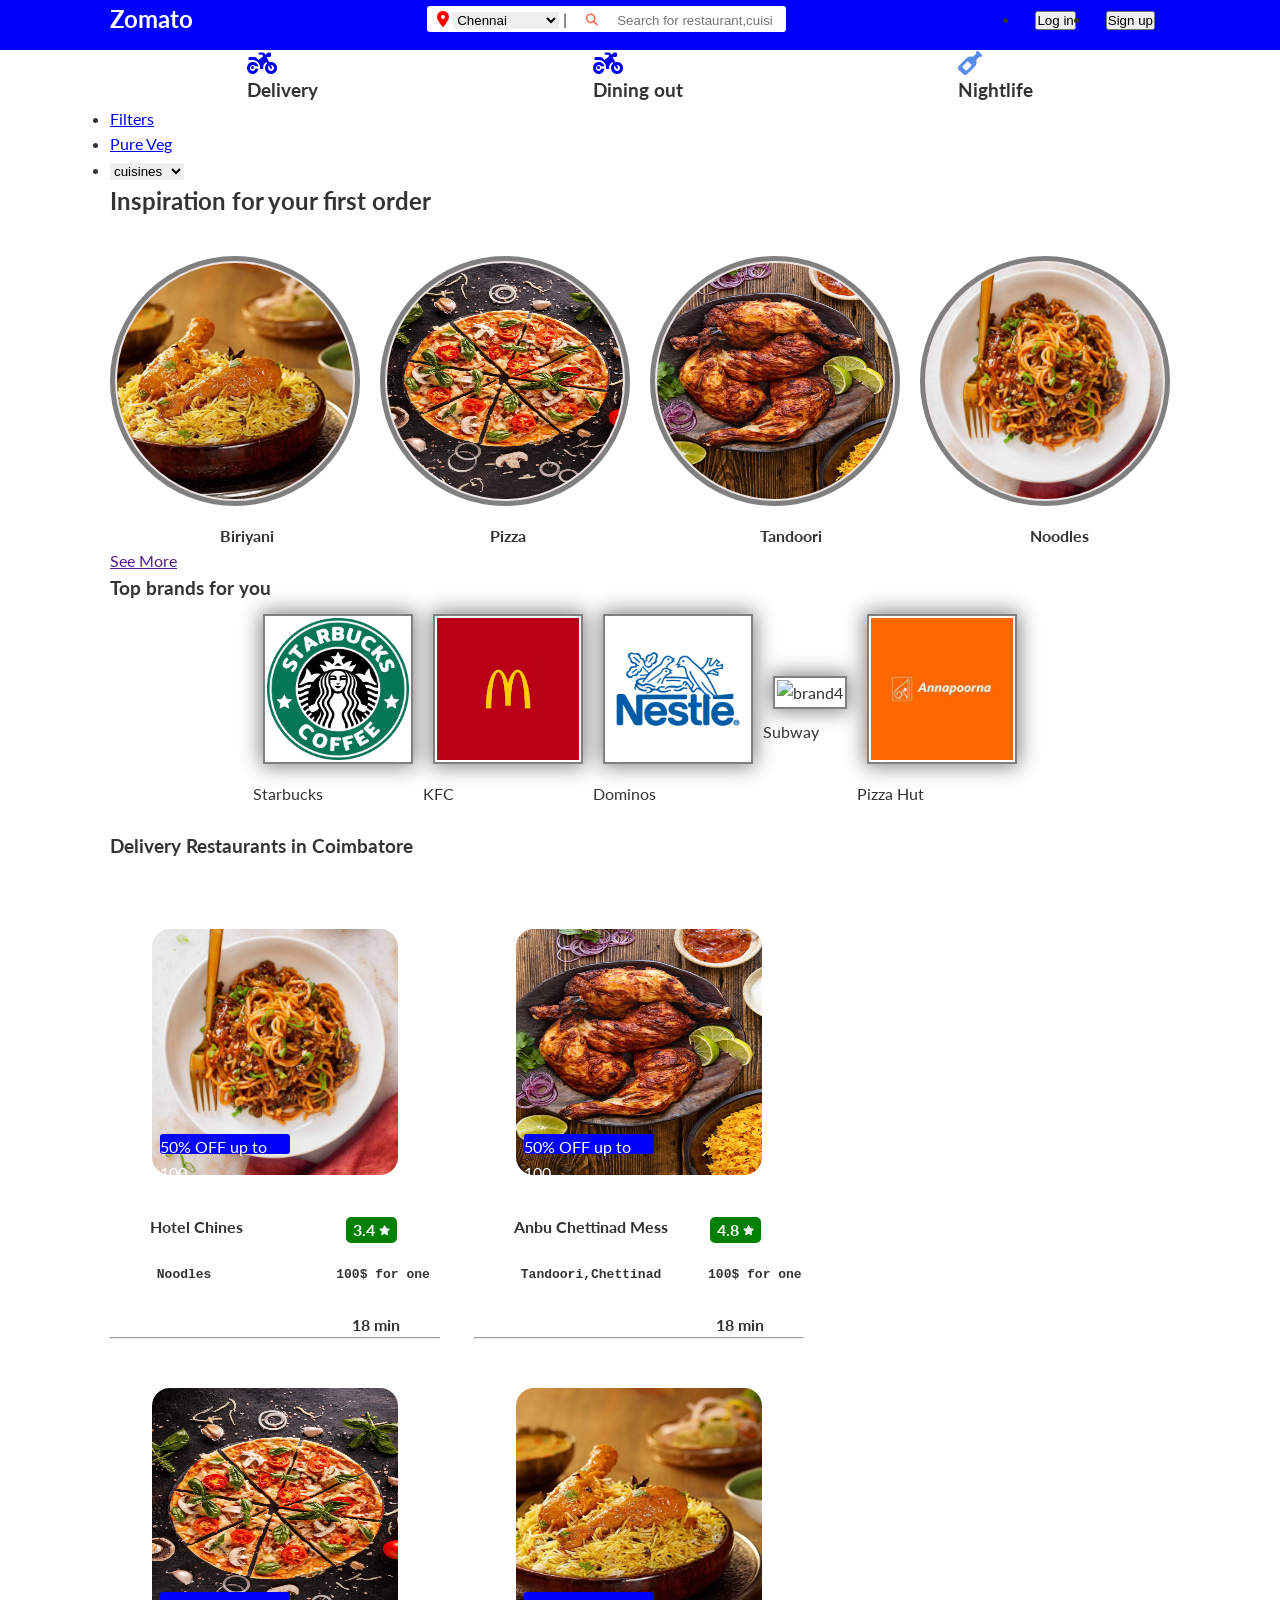
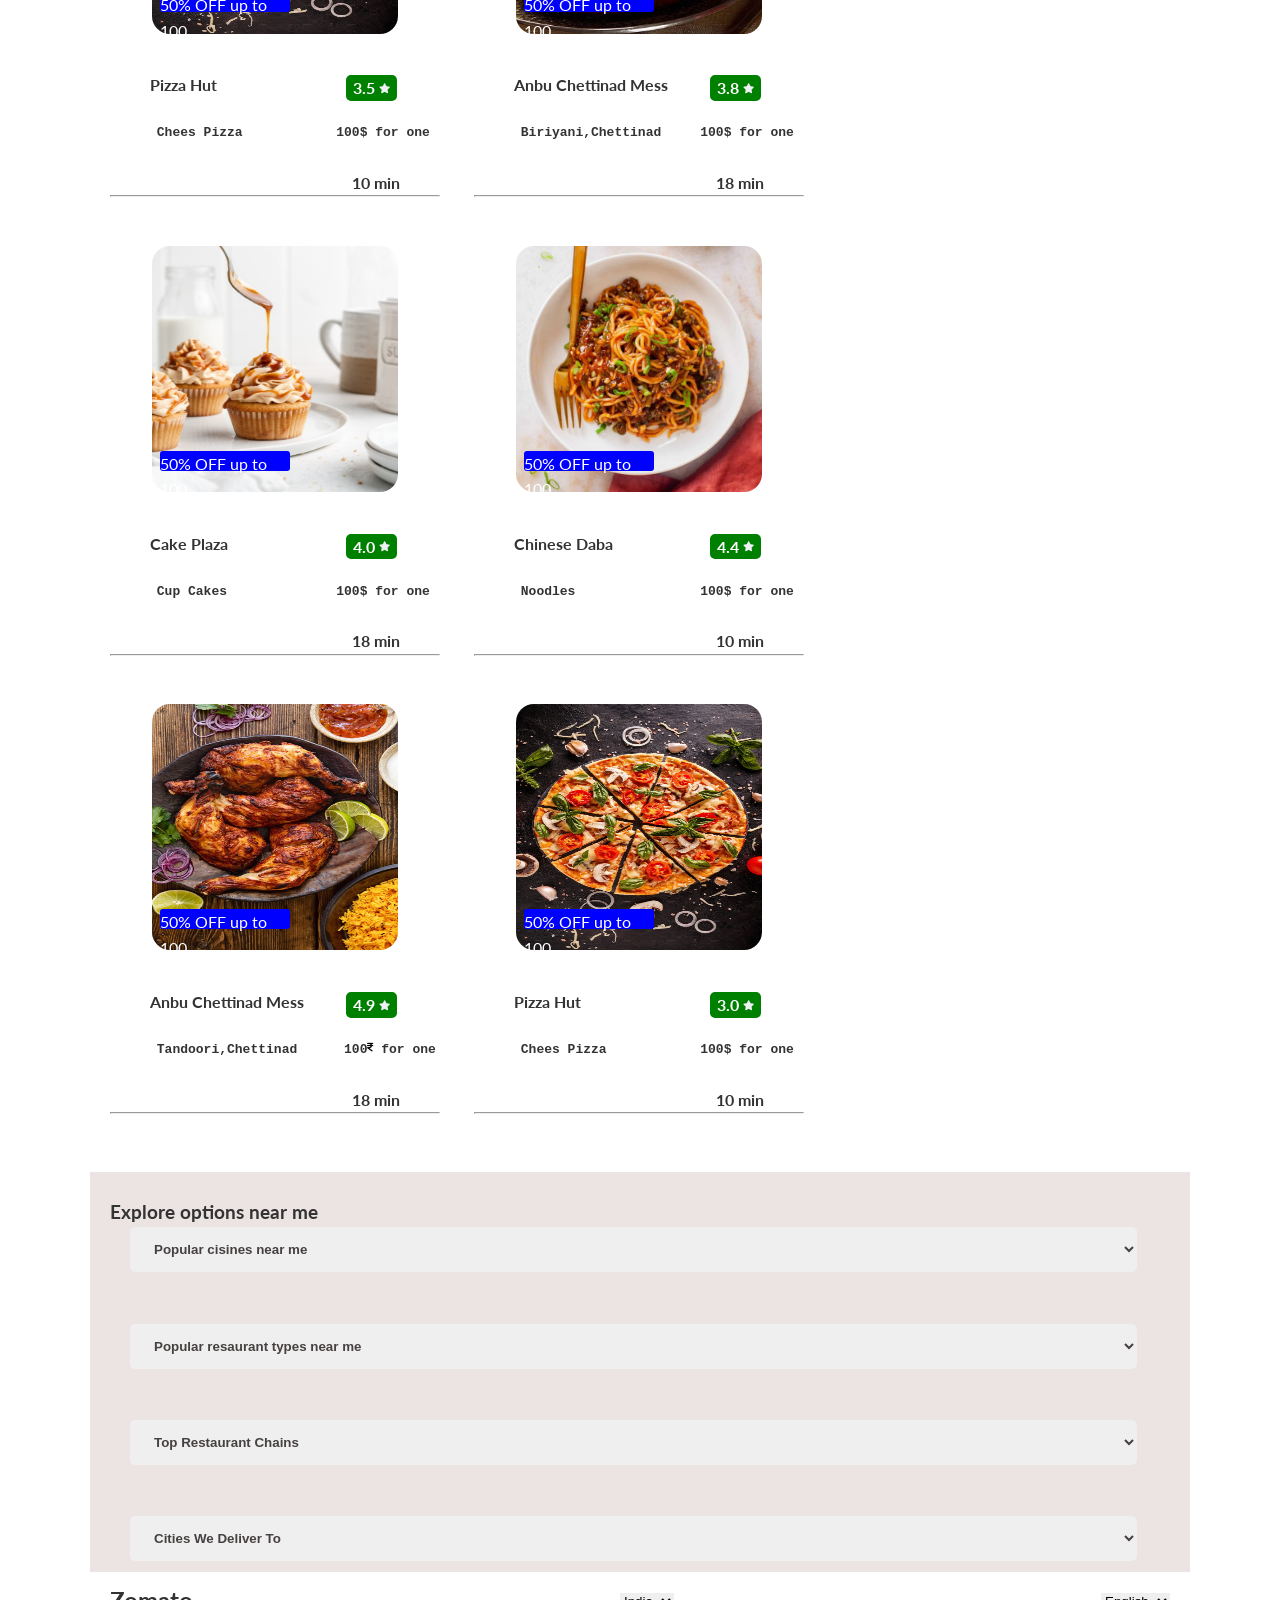
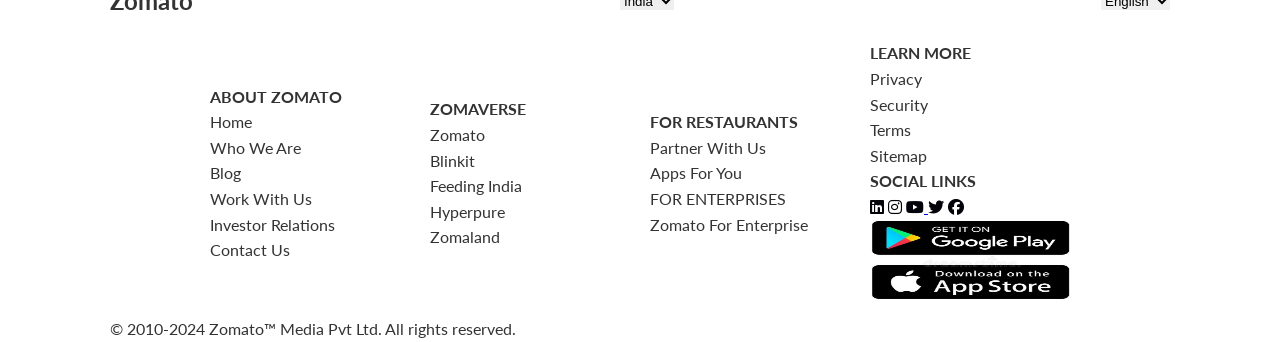
==== commit eb6d0ea9: "Modified many codes" ====
--- a/Zomato.html
+++ b/Zomato.html
@@ -3,7 +3,7 @@
 <head>
     <meta charset="UTF-8">
     <meta name="viewport" content="width=device-width, initial-scale=1.0">
-    <title>Zomato replica</title>
+    <title>Zomato Clone</title>
     <link rel="stylesheet" href="https://cdnjs.cloudflare.com/ajax/libs/font-awesome/6.4.0/css/all.min.css" integrity="sha512-iecdLmaskl7CVkqkXNQ/ZH/XLlvWZOJyj7Yy7tcenmpD1ypASozpmT/E0iPtmFIB46ZmdtAc9eNBvH0H/ZpiBw==" crossorigin="anonymous" referrerpolicy="no-referrer"/>
     <link rel="stylesheet" href="/zomato.css">
     <link rel="icon" href="/zoto/Manchurian Noodles.jpg">    
@@ -12,11 +12,12 @@
 <body>
    <div class="mainclass">
    <header>
-    <h2>Zomato</h2>
-    <form>
-         <label for="Place"></label>
-         <i class="fa-solid fa-location-dot" id="location"></i>
-         <select name="Place" id="Place" >
+      <div class="container flex">
+         <h2>Zomato</h2>
+         <form>
+            <label for="Place"></label>
+            <i class="fa-solid fa-location-dot" id="location"></i>
+            <select name="Place" id="Place" >
             <option value="Place">Chennai</option>
             <option value="Place">Coimbatore</option>
             <option value="Place">Madurai</option>
@@ -24,21 +25,28 @@
             <option value="Place">Tirchy</option>
             <option value="Place">Thoothukkudi</option>
             <option value="Place">Tirunelveli</option>
-         </select>
-         <span>|</span>
-         <label for="search"></label>
-         <a href="#">
-            <i class="fa-solid fa-magnifying-glass fa-xs" style="--fa-primary-color: #ff0000; --fa-secondary-color: #ff0000;"></i>
-         </a>
-         <input type="search" placeholder="Search for restaurant,cuisine or a dish" id="search">
-    </form>
-    <aside>
-      <a href="/zlogin.html"><input type="button" value="Log in"></a>
-      <a href="/zsignup.html"><input type="button" value="Sign up"></a>
-    </aside>
+            </select>
+            <span>|</span>
+            <label for="search"></label>
+            <a href="#">
+               <i class="fa-solid fa-magnifying-glass fa-xs" style="--fa-primary-color: #ff0000; --fa-secondary-color: #ff0000;"></i>
+            </a>
+            <input type="search" placeholder="Search for restaurant,cuisine or a dish" id="search">
+         </form>
+         <ul>
+            <li>
+               <a href="/zlogin.html"><input type="button" value="Log in"></a>
+            </li>
+            <li>
+            <a href="/zsignup.html"><input type="button" value="Sign up"></a>
+            </li>
+         </ul>
+      </div>
+    
    </header>   
-    <nav>
-       <section>
+    <nav class="container">
+      <div class="flex">
+         <section>
          <a href="#"><i class="fa-solid fa-motorcycle fa-xl ji" style="--fa-primary-color: #f70202; --fa-secondary-color: #f90b0b;"></i></a>
         <h3>Delivery</h3> 
        </section>
@@ -50,8 +58,10 @@
          <a href="#"><i class="fa-solid fa-wine-bottle fa-xl ji" style="color: #578dea;"></i></a>
       <h3>Nightlife</h3>
        </section>
+      </div>
+       
     </nav>
-    <nav class="secnav">
+    <nav class="container">
          <ul>
             <li><a href="#">Filters</a></li>
             <li><a href="#">Pure Veg</a></li>
@@ -64,10 +74,11 @@
                </a>
             </li>
          </ul>
-      </nav>
-      <section class="menu-carousel">
-         <h1>Inspiration for your first order</h1><br>
-         <article>
+    </nav>
+   <section class="container">
+            <h1>Inspiration for your first order</h1><br>
+            <div class="menu-carousel flex">
+               <article>
             <figure>
                <img src="/zoto/f9c48017-3ff6-498a-a31a-385b16ae2ca0.jpg" alt="Biriyani">
                <figcaption>Biriyani</figcaption>
@@ -89,11 +100,13 @@
                <img src="/zoto/Manchurian Noodles.jpg" alt="Noodles">
                <figcaption>Noodles</figcaption>
             </figure>
-         </article>            
+         </article>
+         </div>
       <a href=""><p>See More</p></a>
-      </section>
-      <section class="brand-carousel">
-         <h3>Top brands for you</h3>
+   </section>
+   <section class="container">
+      <h3>Top brands for you</h3>
+      <div class="brand-carousel flex">
          <article>
             <figure>
                <img src="/zomo/Starbucks.png" alt="brand1">
@@ -124,6 +137,9 @@
                <figcaption>Pizza Hut</figcaption>
             </figure>
          </article>
+      </div>
+   </section>
+   <main class="container">
       <div class="drc">
 
          <br><h3>Delivery Restaurants in Coimbatore</h3><br>
@@ -206,8 +222,11 @@
              
                <p class="bm">10 min</p>
                <hr></div>
-         </div><br><br>
-         <section class="eon"><br>
+         </div>
+   </main>   
+         
+      <br><br>
+         <section class="eon container"><br>
             <h3>Explore options near me</h3>
             <select name="explore" id="explore">
                <option value="explore">Popular cisines near me</option>
@@ -221,7 +240,7 @@
             <select name="explore" id="explore">
                <option value="explore">Cities We Deliver To</option></select>
          </section>
-         <footer>
+         <footer class="container">
             <nav>
                <h2>Zomato</h2>     
                <select name="country">
@@ -231,7 +250,7 @@
                   <option value="lang">English</option>
                </select>
             </nav>
-            <main>
+            <main class="flex">
                <article>
                <h4>ABOUT ZOMATO</h4>
                <p>Home</p>
--- a/zomato.css
+++ b/zomato.css
@@ -1,34 +1,53 @@
+@import url('https://fonts.googleapis.com/css2?family=Lato:ital,wght@0,100;0,300;0,400;0,700;0,900;1,100;1,300;1,400;1,700;1,900&family=Open+Sans:ital,wght@0,300..800;1,300..800&display=swap');
   *{
+    box-sizing:  border-box;
     padding: 0;
     margin: 0;
-    /* box-sizing:  border-box; */
-    /* display: inline-block; */
-
    }
    body{
-     margin: 0;
-     padding: 0;
+   font-family: 'Lato', sans-serif;
+   color: #333;
+   line-height: 1.6;
+   }
+   header ul{
+      display: flex;
+   }
+   header a{
+      color: tomato;
+      padding: 10px;
+      margin: 0 5px;
+      text-decoration: none;
    }
    header{
      height: 50px;
-     width: 100%;
-     padding: 15px;
-     background-color: gray;
-     display: flex;
-     justify-content: space-around;
-     align-items: center;
+     background-color: blue;
+     
    }
+   header h2{
+      color: white;
+   }
+  header>.flex{
+      justify-content: space-between;
+   } 
+   .container {
+      max-width: 1100px;
+      margin:  0 auto;
+      overflow: auto;
+      padding: 0 20px;
+   }
+   .flex{
+      display: flex ;
+      justify-content: center;
+      align-items: center;
+   }
+
    form{
-     padding: 5px;
      background-color: white;
-     width: 500px;
-     display: flex;
+     max-width: 500px;
+     /* display: flex; */
      border-radius: 3px;
     }
-   form>#location{
-     width: 40px;
-     border: none;
-     outline: none;
+   form> i {
      padding-left: 10px;
      color: red;
     }
@@ -38,63 +57,22 @@
      padding-right: 5px
    }
    form>#search{
-     width: 300px;
+     max-width: 200px;
      border: none;
      outline: none;
     }
-   form>a>i{
-     font-size: 20px;
-     padding: 5px;
-     color: gray;
-    }
-   aside{
-    width: 100px;
-    display: flex;
-    justify-content: space-around;
-    align-items: center;
-    background-color: yellow;
-      /* border: 2px solid red; */
+ 
+   nav>section{
+      padding: 0 20px;
+      margin: 10px 0;
+      align-items: start;  
    }
-   aside>a{
-     background-color: aqua;
-       
-        border: none;
-        background: none;
-        border-radius: 10px;
-        padding-left:0px;
-   }
-   nav{
-     height: 50px;
-     width: 100%;
-      /* border: 2px solid red; */
-     padding: 10px;
-     background-color: tomato;
-     display: flex;
-     justify-content: flex-start;
-     align-items: center;
-   }
-   nav>section{
-      margin-left: 20px;
-      display: flex;
+   nav > .flex {
       justify-content: space-around;
-      align-items: center;
+      align-items: start;
    }
    
-   .secnav{
-     width: 100%;
-     /* border: 2px solid red; */
-     padding: 10px;
-     background-color: blue;
-     display: flex;
-     justify-content: flex-start;
-     align-items: center;
-   }
-   .menu-carousel{
-      display: flex;
-      justify-content: center;
-      align-items: center;
-   }
-    .menu-carousel>article>figure>img{
+   .menu-carousel>article>figure>img{
       /* display: flex;
       justify-content: space-around;
       align-items: center; */
@@ -123,112 +101,7 @@
       font-weight: bold;
       margin-left: 120px;
    }
-   
-     .mainclass{
-        height: 80px;
-        width: 100%;
-        /* border: 2px solid red; */
-        
-     }
-     .i1{
-        /* border: 2px solid blue; */
-        height: 50px;
-        width: 520px;
-        display: flex;
-        justify-content: space-around;
-        align-items: center;
-        border-radius: 10px;
-        background-color: white;
-     }
-    
-    .i1:hover{
-      box-shadow: 0px 0px 10px 2px gray;
-     }
-     .i1>#Place{
-        width:230px;
-        height: 35px;
-        margin-left: 10px;
-        /* padding-left: 10px; */
-        border: none;
-        padding-left:0px;
-     }
-     .i1>#s{
-        width:270px;
-        height: 35px;
-        margin-left: 10px;
-        border: none;
-     }
-     
-     .i2>a>#lin{
-        width:280px;
-        height: 35px;
-        margin-left: 10px;
-        border: none;
-        background: none;
-        border-radius: 10px;
-        padding-left:0px;
-     }
-     .i2>a>#su{
-        width:280px;
-        height: 35px;
-        margin-left: 10px;
-        border: none;
-        background: none;
-        border-radius: 10px;
-        /* float: rig; */
-     }
-    .i2>a>#lin:hover{
-      box-shadow: 0px 0px 20px 2px gray;
-     }
-     .i2>a>#su:hover{
-      box-shadow: 0px 0px 20px 2px gray;
-     }
-     
-     li{
-        display: inline-block;
-        margin: 10px;  
-     }
-     ul>li>a{
-        text-decoration: none;
-        list-style-type: none;
-        color:gray;
-        /* display: inline-flex; */
-        display: inline;
-     }
-    
-     
-     .j:hover{
-      /* box-shadow: 0px 0px 20px 2px gray; */
-      border-bottom: 3px solid red;
-      border-radius: 2px;
-     }
-     .ji{ 
-      line-height: 40px; width: 40px;
-      border:3px solid blue;
-      padding-left:10px ;
-      border-radius: 50%;
-     } 
-     .sug>ul>li{
-      border: 2px solid gray;
-      border-radius: 7px;
-      margin: 4px; padding: 4px;
-     }
-     #seat{
-      border: none;
-      color: gray;
-     }
-     li:hover{
-      box-shadow: 0px 0px 10px 2px gray;
-     }
-     .menu-carousel{
-         /* height: 410px; */
-         /* height: 800%; */
-         height: fit-content;
-         width: 100%;
-         background-color: rgb(236, 227, 227);
-         display: inline-block;  /*this modification done on 22/09/23*/
-     }
-     .menu-carousel>a{
+   .menu-carousel>a{
       visibility: hidden;
       margin: 10px;
 
@@ -240,60 +113,17 @@
       height: 35px;width: 100%;
       visibility: visible;
      }
-     /* .mpt{
-      display: flex;
-      flex-wrap:nowrap ;
-      justify-content: space-evenly;
-   } */
-   
-     /* .mptc{
-      display: grid;
-      /* grid-row: auto; 
-      grid-auto-flow: row;
-   } */
-     .mptc>img{
-       height: 150px; width: 150px;
-       margin-left: 20px;
-       margin: 25px; padding: 2px;
-       border: 2px solid whitesmoke;
-       box-shadow: 0px 0px 20px 2px gray;   
-     }
-     .mptc>p{
-      margin: 0px 70px;
-     }
-     .mpt>a{
-      position: relative;
-      top: -105px; 
-       margin: 5px; padding: 5px;
-       /* border: 2px solid red; */
-       border-radius: 45%;
-       text-decoration: none;
-       font-size: xx-large;
-       /* box-shadow: 0px 0px 20px 2px gray; */
-     }
+     
       .dr{
-        /* background-color: aqua; */
         display: inline-block;
         margin-right: 30px;
-          /* display:inline-flex;
-       justify-content: space-around; */
      }
      .dr>img{
       height: 250px; width: 250px;       
       margin: 40px;  padding: 2px;
       border-radius :20px;  margin-bottom: 10px;
      }
-      /* .drc1>.bm>p{
-      height: 20px; width: 250px;   
-     } */
 
-     /*.drc1>img{                      //for all .drc1 to 8 specifications are same//
-        height: 250px; width: 250px;       
-       margin: 40px;  padding: 2px;
-       margin-bottom: 10px;
-       border-radius :20px;
-     }*/
-        
      .bb{
          position: relative;
          bottom:60px; left:50px;
@@ -302,62 +132,6 @@
          background-color: blue;
          color:white;
      }
-     /* .bc{
-         position: relative;
-         bottom:60px; left:50px;  
-         border-radius: 3px;
-         height: 20px;width: 130px;
-         background-color:blue;
-         color:white;
-     }
-     .bd{
-      position: relative;
-         bottom:60px; left:50px;
-         border-radius: 3px;
-         height: 20px;width: 130px;
-         background-color: blue;
-         color:white;
-     }
-     .bh{
-      position: relative;
-         bottom:60px; left:50px;
-         border-radius: 3px;
-         height: 20px;width: 130px;
-         background-color: blue;
-         color:white;
-     }
-     .be{
-        position: relative;
-         bottom:60px; left:50px;
-         border-radius: 3px;
-         height: 20px;width: 130px;
-         background-color: blue;
-         color:white;
-     }
-     .bf{
-      position: relative;
-         bottom:60px; left:50px; 
-         border-radius: 3px;
-      height: 20px;width: 130px;
-         background-color:blue;
-         color:white;
-     }
-     .bx{
-         position: relative;
-         bottom:60px; left:50px;
-         border-radius: 3px;
-         height: 20px;width: 130px;
-         background-color: blue;
-         color:white;
-     }
-     .bz{
-      position: relative;
-         bottom:60px; left:50px;
-         border-radius: 3px;
-         height: 20px;width: 130px;
-         background-color: blue; 
-         color:white; 
-     }    */
      pre{
       font-weight: bold;      
      }    
@@ -406,41 +180,19 @@
         color: #474040;
       
      }
-   footer{
-      height: 70px;
-      width: 70%;
-      /* border: 2px solid red; */
-     
-   }
-   footer>main{
+   
+   footer nav {
       display: flex;
-      justify-content: space-around;
+      justify-content: space-between;
       align-items: center;
+      padding: 10px 0;
    }
    footer>main>article{
       margin: 10px;
-      height: 200px;
       width: 200px;
-      background-color: #474040;
+    
    }
    footer>main>article>section{
       margin: 10px;
       color: white;
-   }
-
-
-   /* .fhead>.lg-1{
-     height: 25px;
-     margin: 3px;
-    margin-left: 1100px;
-   }  */
-
- 
-   /* .s1,.s2,.s3,.s4,.s5{
-      flex: 20%;
-   }
-   @media screen and (max-width:400px){
-      .eon,.fhead,.mptc{
-          flex-direction: column;
-          }
-    } */+   }
